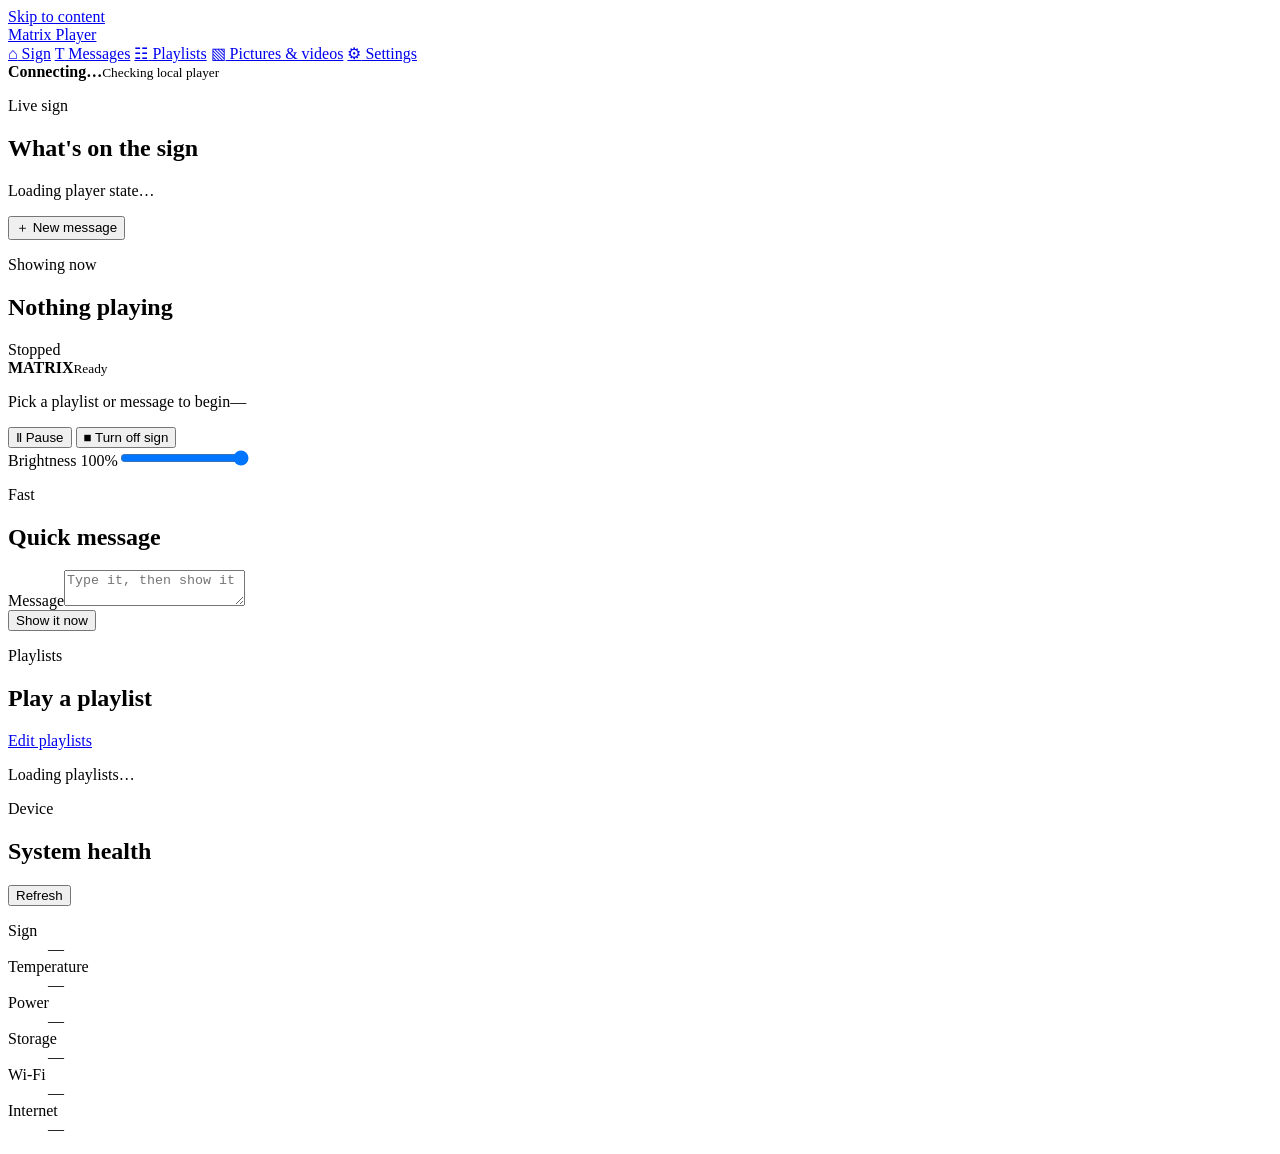
==== src/matrix_player/static/index.html @ cac41e6b "Select pictures and videos in batches; plan street-sound counting Library selection: a Select mode t" ====
<!doctype html>
<html lang="en">
<head>
  <meta charset="utf-8">
  <meta name="viewport" content="width=device-width, initial-scale=1">
  <meta name="theme-color" content="#0a0f18">
  <title>Matrix Player</title>
  <link rel="stylesheet" href="/static/app.css">
  <script src="/static/app.js" defer></script>
</head>
<body>
  <a class="skip-link" href="#content">Skip to content</a>
  <div class="app-shell">
    <aside class="sidebar">
      <a class="brand" href="#dashboard" aria-label="Matrix Player dashboard">
        <span class="brand-mark" aria-hidden="true"></span>
        <span>Matrix Player</span>
      </a>
      <nav class="main-nav" aria-label="Main navigation">
        <a href="#dashboard" data-view="dashboard"><span aria-hidden="true">⌂</span> Sign</a>
        <a href="#text" data-view="text"><span aria-hidden="true">T</span> Messages</a>
        <a href="#playlists" data-view="playlists"><span aria-hidden="true">☷</span> Playlists</a>
        <a href="#library" data-view="library"><span aria-hidden="true">▧</span> Pictures &amp; videos</a>
        <a href="#settings" data-view="settings"><span aria-hidden="true">⚙</span> Settings</a>
      </nav>
      <div class="connection-card" aria-live="polite">
        <span class="status-dot" id="connection-dot"></span>
        <div><strong id="connection-label">Connecting…</strong><small id="connection-detail">Checking local player</small></div>
      </div>
    </aside>

    <main id="content" tabindex="-1">
      <div id="notice" class="notice" role="status" aria-live="polite" hidden>
        <span id="notice-text"></span>
        <button class="icon-button" data-action="dismiss-notice" aria-label="Dismiss message">×</button>
      </div>

      <section class="view" id="dashboard" aria-labelledby="dashboard-title">
        <header class="page-header">
          <div><p class="eyebrow">Live sign</p><h1 id="dashboard-title">What's on the sign</h1><p class="subtitle" id="dashboard-summary">Loading player state…</p></div>
          <button class="button primary" data-action="new-text-panel">＋ New message</button>
        </header>
        <div id="health-banner" class="health-banner" role="status" hidden>
          <span class="health-icon" aria-hidden="true">⚠</span>
          <p id="health-banner-text"></p>
          <a href="#settings" data-view="settings" class="text-link">Details</a>
        </div>
        <div class="dashboard-grid">
          <article class="card output-card">
            <div class="card-heading"><div><p class="eyebrow">Showing now</p><h2 id="now-title">Nothing playing</h2></div><span class="pill" id="playback-pill">Stopped</span></div>
            <div class="matrix-frame">
              <div class="matrix-preview" id="live-preview" role="img" aria-label="Live copy of the sign">
                <img id="live-frame" alt="" hidden>
                <div class="preview-copy" id="live-placeholder"><strong>MATRIX</strong><small>Ready</small></div>
              </div>
            </div>
            <p class="progress-label"><span id="now-detail">Pick a playlist or message to begin</span><span id="now-progress">—</span></p>
            <div id="now-warnings" class="warning-list" hidden></div>
            <div class="send-banner" id="send-banner" hidden>
              <p>Showing <strong id="send-label"></strong> right now.</p>
              <button class="button primary" data-playback="release" id="release-button">Back to playlist</button>
            </div>
            <div class="transport" aria-label="Playback controls">
              <button class="button" data-playback="pause" id="pause-button">Ⅱ Pause</button>
              <button class="button primary" data-playback="resume" id="resume-button" hidden>▶ Resume</button>
              <button class="button" data-action="start-over" id="restart-button" hidden>⟲ Start over</button>
              <button class="button danger" data-playback="stop" id="stop-button">■ Turn off sign</button>
            </div>
            <label class="slider quick-brightness">Brightness <output data-out="brightness">100%</output><input type="range" name="brightness" min="5" max="100" step="1" value="100" data-display></label>
          </article>
          <article class="card quick-card">
            <div class="card-heading"><div><p class="eyebrow">Fast</p><h2>Quick message</h2></div></div>
            <form id="quick-form" class="quick-form">
              <label>Message<textarea name="content" maxlength="300" rows="2" required placeholder="Type it, then show it"></textarea></label>
              <div class="preset-row" id="quick-presets" role="radiogroup" aria-label="Look"></div>
              <button type="submit" class="button primary">Show it now</button>
            </form>
          </article>
          <article class="card wide">
            <div class="card-heading"><div><p class="eyebrow">Playlists</p><h2>Play a playlist</h2></div><a href="#playlists" class="text-link">Edit playlists</a></div>
            <div id="dashboard-playlists" class="compact-list"><p class="empty">Loading playlists…</p></div>
          </article>
          <article class="card health-card wide">
            <div class="card-heading"><div><p class="eyebrow">Device</p><h2>System health</h2></div><button class="text-button" data-action="refresh-status">Refresh</button></div>
            <dl class="metrics">
              <div><dt>Sign</dt><dd id="health-matrix">—</dd></div>
              <div><dt>Temperature</dt><dd id="health-temp">—</dd></div>
              <div><dt>Power</dt><dd id="health-power">—</dd></div>
              <div><dt>Storage</dt><dd id="health-storage">—</dd></div>
              <div><dt>Wi-Fi</dt><dd id="health-network">—</dd></div>
              <div><dt>Internet</dt><dd id="health-upstream">—</dd></div>
            </dl>
          </article>
        </div>
      </section>

      <section class="view" id="text" aria-labelledby="text-title" hidden>
        <header class="page-header">
          <div><p class="eyebrow">Signs</p><h1 id="text-title">Messages</h1><p class="subtitle">Big, bold text with colour and motion.</p></div>
          <button class="button primary" data-action="new-text-panel">＋ New message</button>
        </header>
        <div class="split-layout">
          <aside class="card collection-panel" aria-label="Messages">
            <div id="text-list" class="selection-list"></div>
          </aside>
          <article class="card editor-panel" id="text-detail">
            <div class="empty-state"><span class="empty-icon">T</span><h2>Pick a message</h2><p>Choose one from the list, or make a new one.</p></div>
          </article>
        </div>
      </section>

      <section class="view" id="playlists" aria-labelledby="playlists-title" hidden>
        <header class="page-header">
          <div><p class="eyebrow">Running order</p><h1 id="playlists-title">Playlists</h1><p class="subtitle">Line up messages, pictures, and videos.</p></div>
          <button class="button primary" data-action="new-playlist">＋ New playlist</button>
        </header>
        <div class="split-layout">
          <aside class="card collection-panel" aria-label="Playlists">
            <div id="playlist-list" class="selection-list"></div>
          </aside>
          <article class="card editor-panel" id="playlist-editor">
            <div class="empty-state"><span class="empty-icon">☷</span><h2>Pick a playlist</h2><p>Choose one from the list, or make a new one.</p></div>
          </article>
        </div>
      </section>

      <section class="view" id="library" aria-labelledby="library-title" hidden>
        <header class="page-header">
          <div><p class="eyebrow">Content</p><h1 id="library-title">Pictures &amp; videos</h1><p class="subtitle">Photos, animated GIFs, and videos stored on the sign.</p></div>
          <button class="button primary" data-action="open-upload">＋ Add from phone</button>
        </header>
        <div class="toolbar card">
          <label class="search-field"><span class="sr-only">Search</span><span aria-hidden="true">⌕</span><input id="media-search" type="search" placeholder="Search names and tags" autocomplete="off"></label>
          <label><span class="sr-only">Show only</span><select id="media-filter"><option value="">Everything</option><option value="image">Pictures</option><option value="gif">Animated GIFs</option><option value="video">Videos</option></select></label>
          <span id="media-count" class="muted">0 items</span>
          <button class="button small" data-action="toggle-select" id="select-toggle" aria-pressed="false">☑ Select</button>
        </div>
        <div id="media-tags" class="tag-filter" aria-label="Filter by tag" hidden></div>
        <div id="media-grid" class="media-grid" aria-live="polite"></div>
        <div id="selection-bar" class="selection-bar" role="toolbar" aria-label="Selected items" hidden>
          <strong id="selection-count">0 selected</strong>
          <div class="selection-actions">
            <button class="button small" data-action="select-all">Select all</button>
            <button class="button small" data-action="select-none">Clear</button>
            <button class="button small primary" data-action="selection-playlist">＋ Add to playlist</button>
            <button class="button small primary" data-action="selection-tags"># Tags</button>
            <button class="button small" data-action="toggle-select">Done</button>
          </div>
        </div>
      </section>

      <section class="view" id="settings" aria-labelledby="settings-title" hidden>
        <header class="page-header">
          <div><p class="eyebrow">Device</p><h1 id="settings-title">Settings &amp; diagnostics</h1><p class="subtitle">Appliance and network information.</p></div>
          <button class="button" data-action="refresh-diagnostics">Refresh</button>
        </header>
        <div class="settings-grid">
          <article class="card wide" id="display-card">
            <div class="card-heading"><div><p class="eyebrow">Panel</p><h2>Brightness &amp; gamma</h2></div></div>
            <p class="form-help">Outdoor high-brightness panels can wash out and smear moving pictures. Show the test card, then lower Brightness or raise Gamma until the dark steps in its second row stay separate and bright edges stop trailing.</p>
            <label class="slider">Brightness <output data-out="brightness">100%</output><input type="range" name="brightness" min="5" max="100" step="1" value="100" data-display></label>
            <label class="slider">Gamma <output data-out="gamma">1.0</output><input type="range" name="gamma" min="1" max="3" step="0.1" value="1" data-display></label>
            <div class="button-row">
              <button class="button" data-action="test-card">Show test card</button>
              <button class="button" data-playback="release">Back to playlist</button>
              <button class="button" data-action="reset-display">Reset to normal</button>
            </div>
            <p class="form-help" id="display-status">Changes reach the sign straight away and are kept after a restart. The live preview shows the design itself, before these adjustments.</p>
          </article>
          <article class="card"><div class="card-heading"><div><p class="eyebrow">Connection</p><h2>Network</h2></div><span class="status-dot" id="settings-network-dot"></span></div><dl class="metrics" id="network-details"><div><dt>Status</dt><dd>Loading…</dd></div></dl></article>
          <article class="card"><p class="eyebrow">Hardware</p><h2>Matrix profile</h2><dl class="metrics" id="matrix-details"><div><dt>Status</dt><dd>Loading…</dd></div></dl><p class="form-help">Hardware configuration is managed on the appliance.</p></article>
          <article class="card wide" id="heat-card">
            <div class="card-heading"><div><p class="eyebrow">Inside the enclosure</p><h2>Heat &amp; power</h2></div><span class="pill" id="heat-pill">—</span></div>
            <p id="heat-message" class="heat-message">Checking…</p>
            <dl class="metrics" id="heat-metrics"></dl>
            <figure class="heat-chart-wrap">
              <figcaption>Pi temperature, last 24 hours: the highest reading in each 5 minutes</figcaption>
              <div id="heat-chart" class="heat-chart"></div>
              <p class="form-help" id="heat-chart-note"></p>
            </figure>
            <details class="heat-table"><summary>Show readings as a table</summary><div id="heat-table"></div></details>
            <h3 class="heat-events-title">Recent events</h3>
            <ul id="heat-events" class="event-list"></ul>
          </article>
          <article class="card wide"><div class="card-heading"><div><p class="eyebrow">Safekeeping</p><h2>Back up everything</h2></div></div><p>Saves every message, playlist, tag, picture, and video on the sign into one <b>.zip</b> file on this device.</p><p class="form-help" id="backup-estimate">Working out the size…</p><div class="button-row"><a class="button primary" id="backup-link" href="/api/backup" download>⇩ Download backup</a></div><p class="form-help">On iPhone, open this page in Safari (not the Wi-Fi sign-in pop-up) so the file can be saved to Files. Passwords are never included.</p></article>
          <article class="card wide"><div class="card-heading"><div><p class="eyebrow">Support</p><h2>Diagnostics</h2></div></div><div id="diagnostic-summary" class="diagnostic-box">Checking services…</div><div class="button-row"><button class="button" data-action="copy-diagnostics">Copy summary</button><a class="button" href="/api/diagnostics/logs" download>Download log bundle</a></div><p class="form-help">Log bundles leave out passwords, message text, and file names.</p></article>
        </div>
      </section>
    </main>
  </div>

  <dialog id="upload-dialog">
    <form id="upload-form">
      <div class="dialog-header"><div><p class="eyebrow">Pictures &amp; videos</p><h2>Add from phone</h2></div><button type="button" class="icon-button" data-close-dialog aria-label="Close">×</button></div>
      <label class="drop-zone" for="media-files"><span class="drop-icon">⇧</span><strong>Choose photos or videos</strong><span>Pictures, animated GIFs, or videos</span><input id="media-files" name="files" type="file" accept="image/*,video/*" multiple required></label>
      <div id="upload-files" class="upload-list muted">Nothing chosen yet</div>
      <div class="dialog-actions"><button type="button" class="button" data-close-dialog>Close</button><button type="submit" class="button primary">Upload</button></div>
    </form>
  </dialog>

  <dialog id="media-dialog">
    <form id="media-form">
      <div class="dialog-header"><div><p class="eyebrow">Picture or video</p><h2>Name &amp; tags</h2></div><button type="button" class="icon-button" data-close-dialog aria-label="Close">×</button></div>
      <div id="media-dialog-thumb" class="media-dialog-thumb"></div>
      <p class="form-help item-info" id="media-dialog-info"></p>
      <label>Name<input name="display_name" maxlength="255" required></label>
      <div>
        <p class="field-label">Tags</p>
        <div id="media-tag-list" class="tag-row"></div>
      </div>
      <label>Add a tag<input id="media-new-tag" name="new_tag" maxlength="32" autocomplete="off" enterkeyhint="done" placeholder="e.g. march, funny, night"></label>
      <p class="form-help">Short words that help you find and group things. Press return or type a comma after each.</p>
      <div id="media-tag-suggestions-row">
        <p class="field-label">Tags you've used</p>
        <div id="media-tag-suggestions" class="tag-row"></div>
      </div>
      <div class="dialog-actions"><button type="button" class="button" id="media-show-now">▶ Show on sign</button><button type="button" class="button" data-close-dialog>Cancel</button><button type="submit" class="button primary">Save</button></div>
    </form>
  </dialog>

  <dialog id="batch-tag-dialog">
    <form id="batch-tag-form">
      <div class="dialog-header"><div><p class="eyebrow">Selected items</p><h2 id="batch-tag-title">Tag selection</h2></div><button type="button" class="icon-button" data-close-dialog aria-label="Close">×</button></div>
      <div>
        <p class="field-label">Tags on the selection <span class="muted">(tap one to remove it from all of them)</span></p>
        <div id="batch-current-tags" class="tag-row"></div>
      </div>
      <div>
        <p class="field-label">Adding to all of them</p>
        <div id="batch-add-tags" class="tag-row"></div>
      </div>
      <label>Add a tag<input id="batch-new-tag" name="new_tag" maxlength="32" autocomplete="off" enterkeyhint="done" placeholder="e.g. march, funny, night"></label>
      <div id="batch-suggestions-row">
        <p class="field-label">Tags you've used</p>
        <div id="batch-suggestions" class="tag-row"></div>
      </div>
      <div class="dialog-actions"><button type="button" class="button" data-close-dialog>Cancel</button><button type="submit" class="button primary" id="batch-tag-submit">Apply</button></div>
    </form>
  </dialog>

  <dialog id="playlist-dialog">
    <form id="playlist-form">
      <div class="dialog-header"><div><p class="eyebrow">Playlist</p><h2 id="playlist-dialog-title">New playlist</h2></div><button type="button" class="icon-button" data-close-dialog aria-label="Close">×</button></div>
      <label>Name<input name="name" maxlength="80" required placeholder="e.g. March loop"></label>
      <label>Notes<textarea name="description" maxlength="300" rows="2" placeholder="Optional"></textarea></label>
      <label>Order<select name="play_mode">
        <option value="loop">In order, then repeat</option>
        <option value="shuffle">Shuffle (every item once, mixed up)</option>
        <option value="random">Random (any item, any time)</option>
        <option value="once">In order, stop at the end</option>
      </select></label>
      <div class="form-grid">
        <label class="checkbox"><input name="is_enabled" type="checkbox" checked> Can be played</label>
        <label class="checkbox"><input name="is_default" type="checkbox"> Play when the sign turns on</label>
      </div>
      <div class="dialog-actions"><button type="button" class="button" data-close-dialog>Cancel</button><button type="submit" class="button primary" id="playlist-submit">Create playlist</button></div>
    </form>
  </dialog>

  <dialog id="item-dialog">
    <form id="item-form">
      <div class="dialog-header"><div><p class="eyebrow">Playlist item</p><h2 id="item-dialog-title">Add to playlist</h2></div><button type="button" class="icon-button" data-close-dialog aria-label="Close">×</button></div>
      <div class="sign-preview-wrap">
        <div class="sign-preview"><img id="item-preview" alt="Preview of this item on the sign"></div>
        <p class="form-help" id="item-preview-status">Shows the item before it, then this one coming in.</p>
      </div>
      <label id="item-playlist-row">Playlist<select name="playlist_id" id="item-playlist"></select></label>
      <div class="form-grid" id="item-content-row">
        <label>What<select name="item_type" id="item-type"><option value="text_panel">A message</option><option value="media">A picture or video</option></select></label>
        <label>Which one<select name="content_id" id="item-content" required></select></label>
      </div>
      <fieldset class="timing" id="item-timing">
        <legend>How long</legend>
        <p class="form-help item-info" id="item-media-info" hidden></p>
        <label class="radio"><input type="radio" name="play_by" value="time" checked> Show for <input name="duration" type="number" min="0.5" max="3600" step="0.5" value="6" inputmode="decimal" class="inline-number"> seconds</label>
        <label class="radio" id="item-repeats-row"><input type="radio" name="play_by" value="repeats"> Play the animation <input name="repeats" type="number" min="1" max="999" value="1" inputmode="numeric" class="inline-number"> time(s)</label>
      </fieldset>
      <div class="form-grid">
        <label>Entrance<select name="transition" id="item-transition"></select></label>
        <label>Entrance speed<select name="transition_duration"><option value="300">Quick</option><option value="600" selected>Normal</option><option value="1200">Slow</option></select></label>
        <label id="item-fit-row" class="full">Picture fit<select name="fit_mode">
          <option value="crop">Fill the sign (trim edges)</option>
          <option value="fit">Show the whole picture</option>
          <option value="stretch">Stretch to fill</option>
        </select></label>
      </div>
      <div class="dialog-actions"><button type="button" class="button" data-close-dialog>Cancel</button><button type="submit" class="button primary" id="item-submit">Add</button></div>
    </form>
  </dialog>

  <dialog id="text-dialog" class="wide-dialog">
    <form id="text-form">
      <div class="dialog-header"><div><p class="eyebrow">Message</p><h2 id="text-dialog-title">New message</h2></div><button type="button" class="icon-button" data-close-dialog aria-label="Close">×</button></div>
      <div class="sign-preview-wrap">
        <div class="sign-preview"><img id="text-preview" alt="Preview of the message on the sign"></div>
        <p class="form-help" id="text-preview-status">Preview updates as you type.</p>
      </div>
      <label>Message<textarea name="content" maxlength="2000" rows="2" required placeholder="NO KINGS"></textarea></label>
      <div>
        <p class="field-label">Quick looks</p>
        <div class="preset-row" id="text-presets"></div>
      </div>
      <div class="form-grid">
        <label>Font<select name="font_family" id="text-font"></select></label>
        <label>Size<select name="font_size"><option value="0">Fill the sign</option><option value="12">Small</option><option value="20">Medium</option><option value="32">Large</option><option value="48">Huge</option></select></label>
        <div class="toggle-row full">
          <label class="checkbox"><input name="bold" type="checkbox"> <b>Bold</b></label>
          <label class="checkbox"><input name="italic" type="checkbox"> <i>Italic</i></label>
          <label class="checkbox"><input name="outline" type="checkbox" checked> Outline</label>
        </div>
        <label>Colour style<select name="color_mode">
          <option value="solid">One colour</option>
          <option value="rainbow">Rainbow</option>
          <option value="plasma">Plasma</option>
          <option value="cycle">Changing colours</option>
          <option value="fire">Fire</option>
        </select></label>
        <label>Text colour<input name="color_value" type="color" value="#ffdd00"></label>
        <label>Motion<select name="effect">
          <option value="none">Still</option>
          <option value="scroll">Scroll right to left ←</option>
          <option value="scroll_right">Scroll left to right →</option>
          <option value="pulse">Pulse</option>
          <option value="shake">Shake</option>
          <option value="flash">Flash on and off</option>
          <option value="pow">Comic POW burst</option>
          <option value="zoom">Punch in</option>
        </select></label>
        <label>Motion speed<select name="motion_speed"><option value="slow">Slow</option><option value="normal" selected>Normal</option><option value="fast">Fast</option></select></label>
        <label>Outline colour<input name="outline_color" type="color" value="#000000"></label>
        <label id="accent-row">Burst colour<input name="accent_color" type="color" value="#ffd400"></label>
        <label>Border<select name="border_style">
          <option value="none">None</option>
          <option value="solid">Solid line</option>
          <option value="dashed">Dashed line</option>
          <option value="double">Double line</option>
          <option value="marquee">Chasing lights</option>
          <option value="rainbow">Rainbow</option>
        </select></label>
        <label>Border colour<input name="border_color" type="color" value="#ffffff"></label>
        <label>Background colour<input name="background_color" type="color" value="#000000"></label>
        <label>Background picture<select name="background_media_id" id="text-background"></select></label>
        <label>Line up<select name="alignment"><option value="center">Centre</option><option value="left">Left</option><option value="right">Right</option></select></label>
        <label>Name<input name="name" maxlength="120" placeholder="Uses the message if blank"></label>
      </div>
      <div class="dialog-actions"><button type="button" class="button" data-close-dialog>Cancel</button><button type="button" class="button" data-action="save-and-show">Save &amp; show now</button><button type="submit" class="button primary" id="text-submit">Save</button></div>
    </form>
  </dialog>
  <dialog id="confirm-dialog">
    <form id="confirm-form" method="dialog">
      <div class="dialog-header"><div><p class="eyebrow">Please confirm</p><h2 id="confirm-title">Delete?</h2></div></div>
      <p id="confirm-message">This cannot be undone.</p>
      <div class="dialog-actions"><button type="submit" value="cancel" class="button" autofocus>Cancel</button><button type="submit" value="ok" class="button danger-fill" id="confirm-ok">Delete</button></div>
    </form>
  </dialog>
</body>
</html>
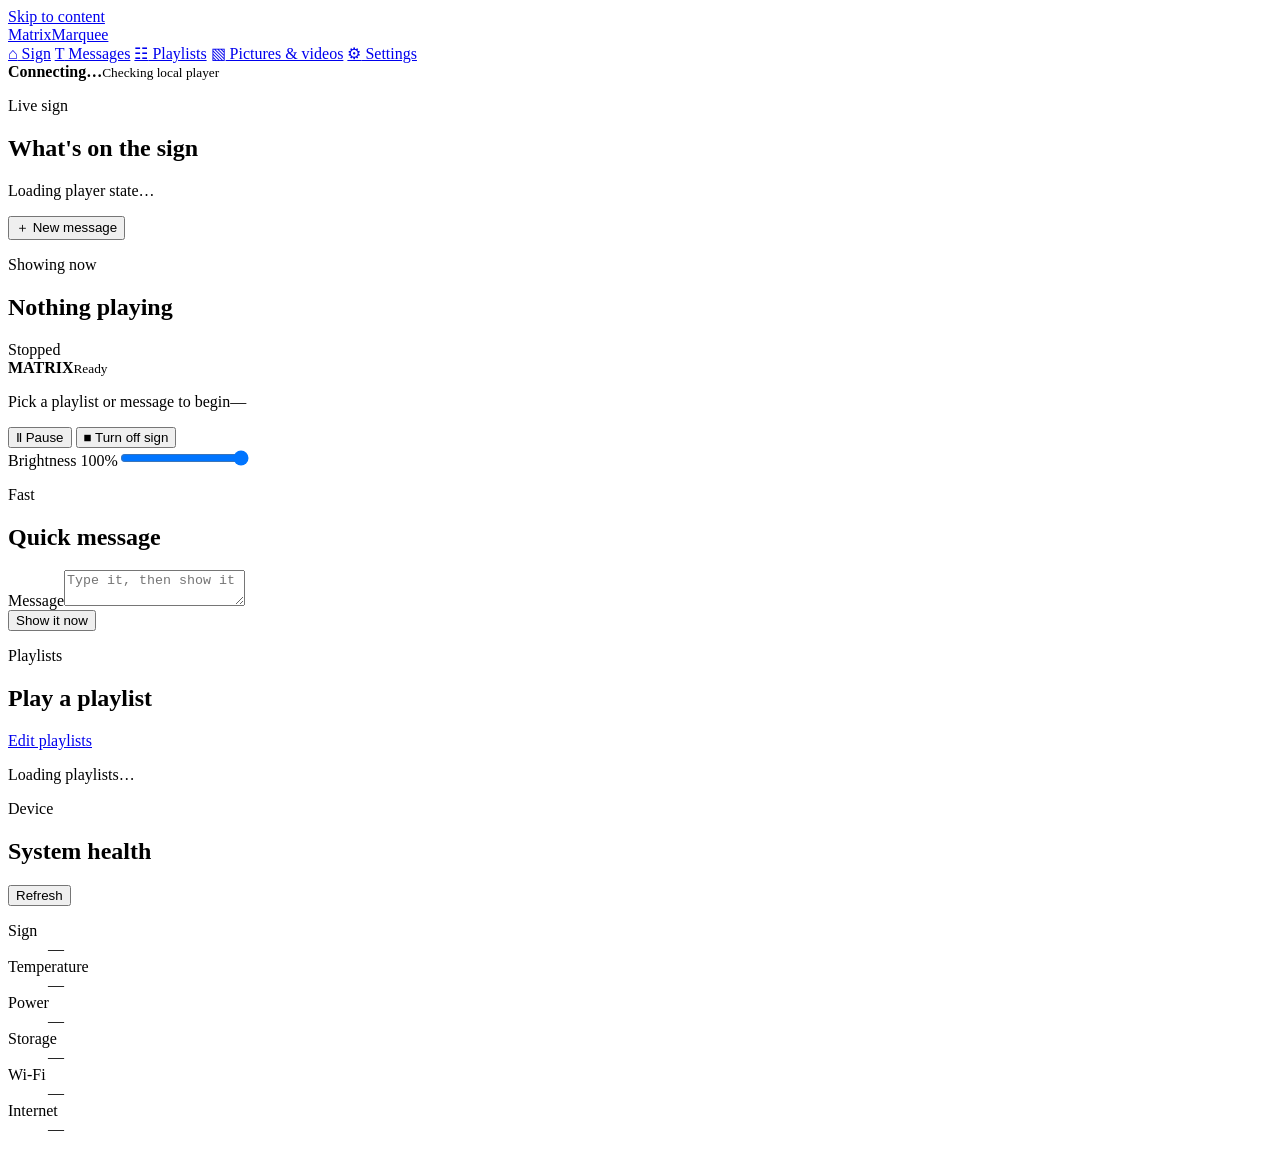
==== commit 8d5742a2: "MatrixMarquee 0.1.0: first release under the new name — rename from Protest, live updates, operator " ====
--- a/src/matrix_player/static/index.html
+++ b/src/matrix_player/static/index.html
@@ -4,7 +4,7 @@
   <meta charset="utf-8">
   <meta name="viewport" content="width=device-width, initial-scale=1">
   <meta name="theme-color" content="#0a0f18">
-  <title>Matrix Player</title>
+  <title>MatrixMarquee</title>
   <link rel="stylesheet" href="/static/app.css">
   <script src="/static/app.js" defer></script>
 </head>
@@ -12,9 +12,9 @@
   <a class="skip-link" href="#content">Skip to content</a>
   <div class="app-shell">
     <aside class="sidebar">
-      <a class="brand" href="#dashboard" aria-label="Matrix Player dashboard">
+      <a class="brand" href="#dashboard" aria-label="MatrixMarquee dashboard">
         <span class="brand-mark" aria-hidden="true"></span>
-        <span>Matrix Player</span>
+        <span>MatrixMarquee</span>
       </a>
       <nav class="main-nav" aria-label="Main navigation">
         <a href="#dashboard" data-view="dashboard"><span aria-hidden="true">⌂</span> Sign</a>
@@ -45,6 +45,7 @@
           <p id="health-banner-text"></p>
           <a href="#settings" data-view="settings" class="text-link">Details</a>
         </div>
+        <p id="presence-line" class="presence-line" hidden></p>
         <div class="dashboard-grid">
           <article class="card output-card">
             <div class="card-heading"><div><p class="eyebrow">Showing now</p><h2 id="now-title">Nothing playing</h2></div><span class="pill" id="playback-pill">Stopped</span></div>
@@ -66,7 +67,8 @@
               <button class="button" data-action="start-over" id="restart-button" hidden>⟲ Start over</button>
               <button class="button danger" data-playback="stop" id="stop-button">■ Turn off sign</button>
             </div>
-            <label class="slider quick-brightness">Brightness <output data-out="brightness">100%</output><input type="range" name="brightness" min="5" max="100" step="1" value="100" data-display></label>
+            <label class="slider quick-brightness">Brightness <output data-out="brightness">100%</output><input type="range" name="brightness" min="5" max="100" step="1" value="100" data-display data-guarded></label>
+            <p class="form-help guard-hint" hidden>🔒 Brightness needs the operator PIN. <a href="#settings" class="text-link">Enter it in Settings</a>.</p>
           </article>
           <article class="card quick-card">
             <div class="card-heading"><div><p class="eyebrow">Fast</p><h2>Quick message</h2></div></div>
@@ -155,17 +157,48 @@
           <button class="button" data-action="refresh-diagnostics">Refresh</button>
         </header>
         <div class="settings-grid">
+          <article class="card wide" id="operator-card">
+            <div class="card-heading"><div><p class="eyebrow">Who can change settings</p><h2>Operator PIN</h2></div><span class="pill" id="operator-pill">—</span></div>
+            <p id="operator-message">Checking…</p>
+            <form id="operator-login-form" class="inline-form" hidden>
+              <label>PIN<input name="pin" type="password" inputmode="numeric" pattern="[0-9]*" maxlength="12" autocomplete="off" required></label>
+              <button type="submit" class="button primary">Unlock settings</button>
+            </form>
+            <div id="operator-trusted" hidden>
+              <div class="button-row"><button class="button" data-action="operator-logout">Forget this phone</button></div>
+              <details class="overlay-more">
+                <summary>Change the PIN</summary>
+                <form id="operator-pin-form" class="form-grid">
+                  <label>Current PIN<input name="current_pin" type="password" inputmode="numeric" pattern="[0-9]*" maxlength="12" autocomplete="off" required></label>
+                  <label>New PIN (4 to 12 digits)<input name="new_pin" type="password" inputmode="numeric" pattern="[0-9]{4,12}" maxlength="12" autocomplete="off" required></label>
+                  <label>New PIN again<input name="new_pin_again" type="password" inputmode="numeric" pattern="[0-9]{4,12}" maxlength="12" autocomplete="off" required></label>
+                  <div class="full"><button type="submit" class="button">Change PIN</button></div>
+                </form>
+                <p class="form-help">Changing it logs out every other phone.</p>
+              </details>
+            </div>
+          </article>
           <article class="card wide" id="display-card">
             <div class="card-heading"><div><p class="eyebrow">Panel</p><h2>Brightness &amp; gamma</h2></div></div>
             <p class="form-help">Outdoor high-brightness panels can wash out and smear moving pictures. Show the test card, then lower Brightness or raise Gamma until the dark steps in its second row stay separate and bright edges stop trailing.</p>
-            <label class="slider">Brightness <output data-out="brightness">100%</output><input type="range" name="brightness" min="5" max="100" step="1" value="100" data-display></label>
-            <label class="slider">Gamma <output data-out="gamma">1.0</output><input type="range" name="gamma" min="1" max="3" step="0.1" value="1" data-display></label>
+            <p class="form-help guard-hint" hidden>🔒 Locked on this phone: enter the operator PIN above to change these.</p>
+            <label class="slider">Brightness <output data-out="brightness">100%</output><input type="range" name="brightness" min="5" max="100" step="1" value="100" data-display data-guarded></label>
+            <label class="slider">Gamma <output data-out="gamma">1.0</output><input type="range" name="gamma" min="1" max="3" step="0.1" value="1" data-display data-guarded></label>
             <div class="button-row">
-              <button class="button" data-action="test-card">Show test card</button>
+              <button class="button" data-action="test-card" data-guarded>Show test card</button>
               <button class="button" data-playback="release">Back to playlist</button>
-              <button class="button" data-action="reset-display">Reset to normal</button>
+              <button class="button" data-action="reset-display" data-guarded>Reset to normal</button>
             </div>
             <p class="form-help" id="display-status">Changes reach the sign straight away and are kept after a restart. The live preview shows the design itself, before these adjustments.</p>
+          </article>
+          <article class="card" id="phone-card">
+            <div class="card-heading"><div><p class="eyebrow">This phone</p><h2>Your name on the sign</h2></div></div>
+            <p class="form-help">Other people using the sign see this name, and it is shown when you change something.</p>
+            <form id="phone-name-form" class="inline-form">
+              <label>Name<input name="label" maxlength="30" placeholder="an iPhone" autocomplete="nickname"></label>
+              <button type="submit" class="button">Save name</button>
+            </form>
+            <p class="form-help" id="phone-presence">Connecting…</p>
           </article>
           <article class="card"><div class="card-heading"><div><p class="eyebrow">Connection</p><h2>Network</h2></div><span class="status-dot" id="settings-network-dot"></span></div><dl class="metrics" id="network-details"><div><dt>Status</dt><dd>Loading…</dd></div></dl></article>
           <article class="card"><p class="eyebrow">Hardware</p><h2>Matrix profile</h2><dl class="metrics" id="matrix-details"><div><dt>Status</dt><dd>Loading…</dd></div></dl><p class="form-help">Hardware configuration is managed on the appliance.</p></article>
@@ -182,8 +215,8 @@
             <h3 class="heat-events-title">Recent events</h3>
             <ul id="heat-events" class="event-list"></ul>
           </article>
-          <article class="card wide"><div class="card-heading"><div><p class="eyebrow">Safekeeping</p><h2>Back up everything</h2></div></div><p>Saves every message, playlist, tag, picture, and video on the sign into one <b>.zip</b> file on this device.</p><p class="form-help" id="backup-estimate">Working out the size…</p><div class="button-row"><a class="button primary" id="backup-link" href="/api/backup" download>⇩ Download backup</a></div><p class="form-help">On iPhone, open this page in Safari (not the Wi-Fi sign-in pop-up) so the file can be saved to Files. Passwords are never included.</p></article>
-          <article class="card wide"><div class="card-heading"><div><p class="eyebrow">Support</p><h2>Diagnostics</h2></div></div><div id="diagnostic-summary" class="diagnostic-box">Checking services…</div><div class="button-row"><button class="button" data-action="copy-diagnostics">Copy summary</button><a class="button" href="/api/diagnostics/logs" download>Download log bundle</a></div><p class="form-help">Log bundles leave out passwords, message text, and file names.</p></article>
+          <article class="card wide"><div class="card-heading"><div><p class="eyebrow">Safekeeping</p><h2>Back up everything</h2></div></div><p>Saves every message, playlist, tag, picture, and video on the sign into one <b>.zip</b> file on this device.</p><p class="form-help" id="backup-estimate">Working out the size…</p><div class="button-row"><a class="button primary" id="backup-link" href="/api/backup" download data-guarded>⇩ Download backup</a></div><p class="form-help guard-hint" hidden>🔒 Backups need the operator PIN.</p><p class="form-help">On iPhone, open this page in Safari (not the Wi-Fi sign-in pop-up) so the file can be saved to Files. Passwords are never included.</p></article>
+          <article class="card wide"><div class="card-heading"><div><p class="eyebrow">Support</p><h2>Diagnostics</h2></div></div><div id="diagnostic-summary" class="diagnostic-box">Checking services…</div><div class="button-row"><button class="button" data-action="copy-diagnostics">Copy summary</button><a class="button" href="/api/diagnostics/logs" download data-guarded>Download log bundle</a></div><p class="form-help guard-hint" hidden>🔒 The log bundle needs the operator PIN.</p><p class="form-help">Log bundles leave out passwords, message text, and file names.</p></article>
         </div>
       </section>
     </main>
@@ -282,8 +315,52 @@
           <option value="crop">Fill the sign (trim edges)</option>
           <option value="fit">Show the whole picture</option>
           <option value="stretch">Stretch to fill</option>
+          <option value="fibonacci">Stretch the edges to fill the bars</option>
+          <option value="mirror">Mirror the picture to fill the bars</option>
         </select></label>
-      </div>
+        <label id="item-blur-row" class="full" hidden>How the edges blur<select name="fit_blur">
+          <option value="none">Crisp (no blur)</option>
+          <option value="average">Blur</option>
+          <option value="lighten">Glow</option>
+          <option value="screen">Bright</option>
+          <option value="additive">Dense</option>
+          <option value="multiply">Dark</option>
+        </select><span class="form-help">Bright and Dense fill the bars with light, which uses more battery.</span></label>
+      </div>
+      <fieldset class="timing" id="item-overlay" hidden>
+        <legend>Words on top</legend>
+        <label>Message<select name="overlay_panel" id="overlay-panel"></select></label>
+        <div class="form-grid" id="overlay-details">
+          <label>Where<select name="overlay_placement"><option value="full">Whole sign</option><option value="bottom">Bottom band</option><option value="top">Top band</option></select></label>
+          <label>Darken the picture<select name="overlay_dim"><option value="0">No</option><option value="25">A little</option><option value="40">Some</option><option value="60">A lot</option></select></label>
+          <div class="toggle-row full">
+            <label class="checkbox"><input name="overlay_blur" type="checkbox"> Blur behind words</label>
+            <label class="checkbox"><input name="overlay_halo" type="checkbox"> Soft halo</label>
+            <label class="checkbox"><input name="overlay_auto" type="checkbox"> Pick the clearest colour</label>
+          </div>
+          <details class="overlay-more full">
+            <summary>More ways to mix</summary>
+            <div class="form-grid">
+              <label>How they mix<select name="overlay_blend">
+                <option value="normal">Words over picture</option>
+                <option value="add">Add light</option>
+                <option value="screen">Brighten</option>
+                <option value="multiply">Darken through</option>
+                <option value="lighten">Brightest wins</option>
+                <option value="darken">Darkest wins</option>
+                <option value="difference">Difference</option>
+                <option value="overlay">Contrast boost</option>
+              </select></label>
+              <label>Strength<select name="overlay_opacity"><option value="100">Full</option><option value="75">Three quarters</option><option value="50">Half</option><option value="25">Faint</option></select></label>
+              <label>See-through<select name="overlay_key"><option value="none">Nothing</option><option value="black">Black parts</option><option value="color">One colour</option></select></label>
+              <label id="overlay-key-layer-row">Of<select name="overlay_key_layer"><option value="b">The words</option><option value="a">The picture</option></select></label>
+              <label id="overlay-key-color-row">Colour to remove<input name="overlay_key_color" type="color" value="#00ff00"></label>
+              <label id="overlay-tolerance-row">How much<select name="overlay_tolerance"><option value="15">A little</option><option value="30">Some</option><option value="50">A lot</option></select></label>
+            </div>
+            <p class="form-help">Add light and Brighten put more light on the sign, which uses more battery.</p>
+          </details>
+        </div>
+      </fieldset>
       <div class="dialog-actions"><button type="button" class="button" data-close-dialog>Cancel</button><button type="submit" class="button primary" id="item-submit">Add</button></div>
     </form>
   </dialog>
@@ -307,6 +384,7 @@
           <label class="checkbox"><input name="bold" type="checkbox"> <b>Bold</b></label>
           <label class="checkbox"><input name="italic" type="checkbox"> <i>Italic</i></label>
           <label class="checkbox"><input name="outline" type="checkbox" checked> Outline</label>
+          <label class="checkbox"><input name="backing" type="checkbox"> Dark box behind</label>
         </div>
         <label>Colour style<select name="color_mode">
           <option value="solid">One colour</option>
@@ -320,11 +398,20 @@
           <option value="none">Still</option>
           <option value="scroll">Scroll right to left ←</option>
           <option value="scroll_right">Scroll left to right →</option>
+          <option value="globe">Scroll round a globe ◐</option>
           <option value="pulse">Pulse</option>
           <option value="shake">Shake</option>
           <option value="flash">Flash on and off</option>
           <option value="pow">Comic POW burst</option>
           <option value="zoom">Punch in</option>
+        </select></label>
+        <label>How it appears<select name="reveal">
+          <option value="none">All at once</option>
+          <option value="typewriter">Typed out</option>
+          <option value="letters_rise">Letters rise up</option>
+          <option value="drop_in">Letters drop in</option>
+          <option value="matte_rise">Rises from a line</option>
+          <option value="neon">Neon lights up</option>
         </select></label>
         <label>Motion speed<select name="motion_speed"><option value="slow">Slow</option><option value="normal" selected>Normal</option><option value="fast">Fast</option></select></label>
         <label>Outline colour<input name="outline_color" type="color" value="#000000"></label>
